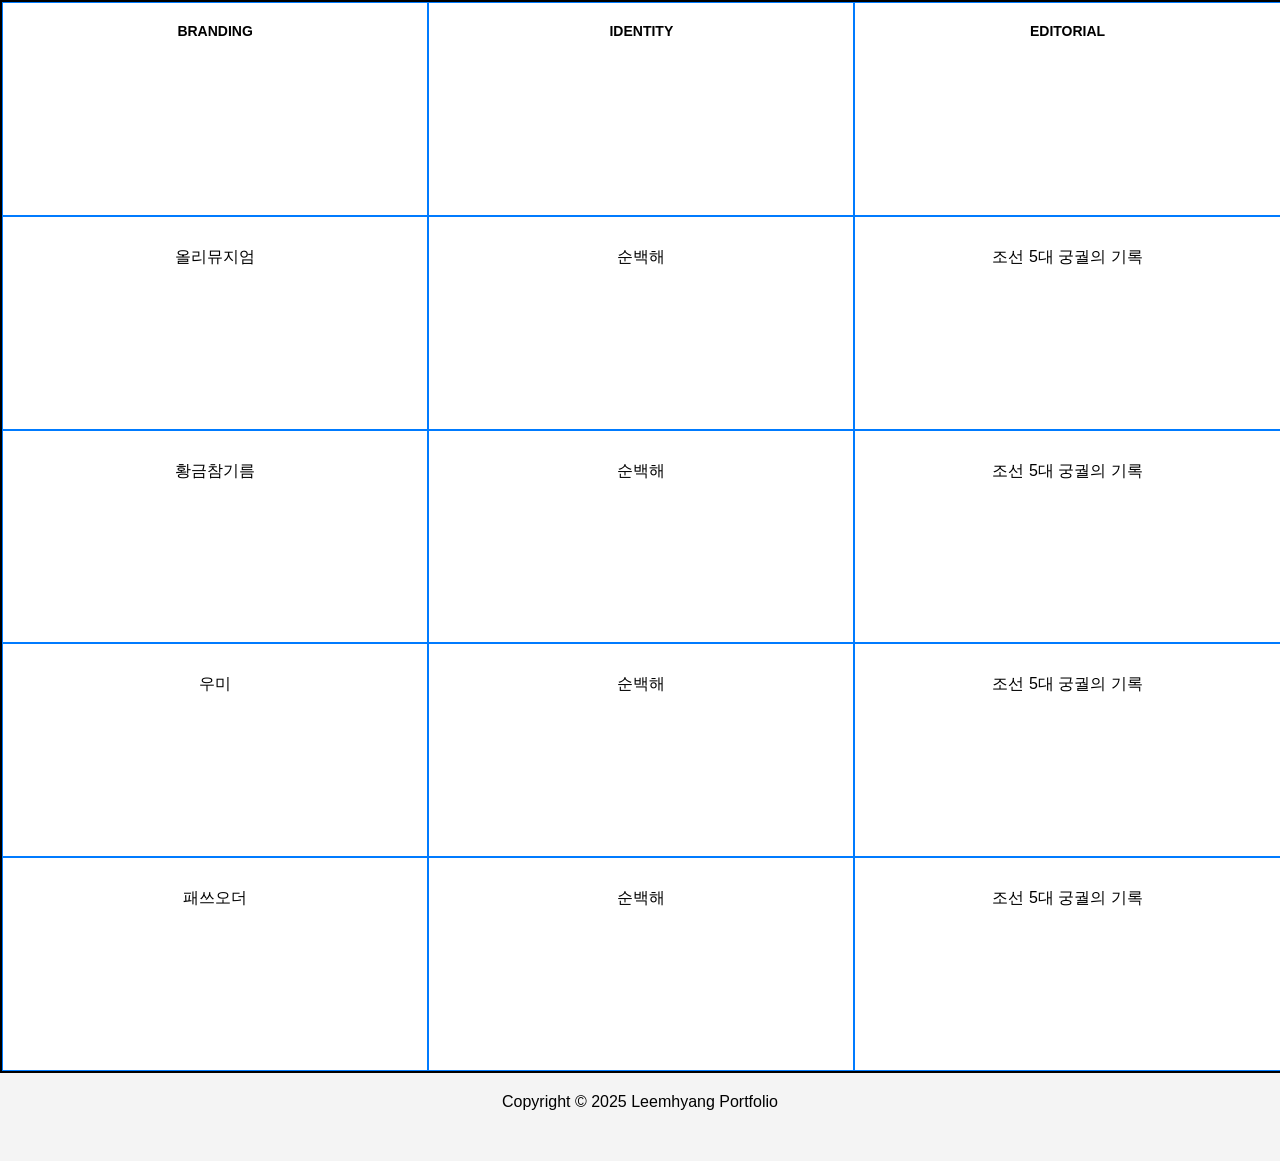
==== index_main.html @ cbd82518 "d" ====
<!DOCTYPE html>
<html lang="ko">
<head>
  <meta charset="UTF-8">
  <meta name="viewport" content="width=device-width, initial-scale=1.0">
  <title>포트폴리오 표</title>
  <link rel="stylesheet" href="main style.css">
</head>
<body>
  <div class="container">
    <div class="portfolio-grid">
      <!-- 헤더 -->
      <div class="header">BRANDING</div>
      <div class="header">IDENTITY</div>
      <div class="header">EDITORIAL</div>

      <!-- 1행 -->
      <div class="cell">올리뮤지엄</div>
      <div class="cell">순백해</div>
      <div class="cell">조선 5대 궁궐의 기록</div>

      <!-- 2행 -->
      <div class="cell">황금참기름</div>
      <div class="cell">순백해</div>
      <div class="cell">조선 5대 궁궐의 기록</div>

      <!-- 3행 -->
      <div class="cell">우미</div>
      <div class="cell">순백해</div>
      <div class="cell">조선 5대 궁궐의 기록</div>

      <!-- 4행 -->
      <div class="cell">패쓰오더</div>
      <div class="cell">순백해</div>
      <div class="cell">조선 5대 궁궐의 기록</div>
    </div>
  </div>
</body>
</html>





       <footer>Copyright &copy; 2025 Leemhyang Portfolio</footer>
    </div>
</body>
</html>
---- main style.css ----
/* 전체 배경 및 폰트 설정 */
body {
  margin: 0;
  padding: 0;
  background-color: #f4f4f4;
  font-family: 'Pretendard', sans-serif;
}

.portfolio-container {
  max-width: 1200px;
  margin: 80px auto;
  padding: 20px;
}

/* 표 전체 그리드 설정 */
.portfolio-grid {
  display: grid;
  grid-template-columns: repeat(3, 33.3vw);
  grid-template-rows: repeat(5, 16.7vw);
  border: 2px solid #000000;
}

/* 헤더 스타일 */
.header {
  background-color: white;
  text-align: center;
  font-weight: bold;
  font-size: 14px;
  padding: 20px 0;
  border: 1px solid #007BFF;
}

/* 셀 스타일 */
.cell {
  background-color: white;
  text-align: center;
  font-size: 16px;
  padding: 30px 0;
  border: 1px solid #007BFF;
  transition: background-color 0.3s ease, color 0.3s ease;
  cursor: pointer;
}

/* 마우스 호버 시 효과 */
.cell:hover {
  background-color: black;
  color: white;
}


/* -----------------------------------------------------------------------
footer 영역 - 저작권 정보
----------------------------------------------------------------------- */

footer {
    padding-bottom: 50px;
    padding-top: 20px;
    text-align: center;
    font-size: 16px;
}
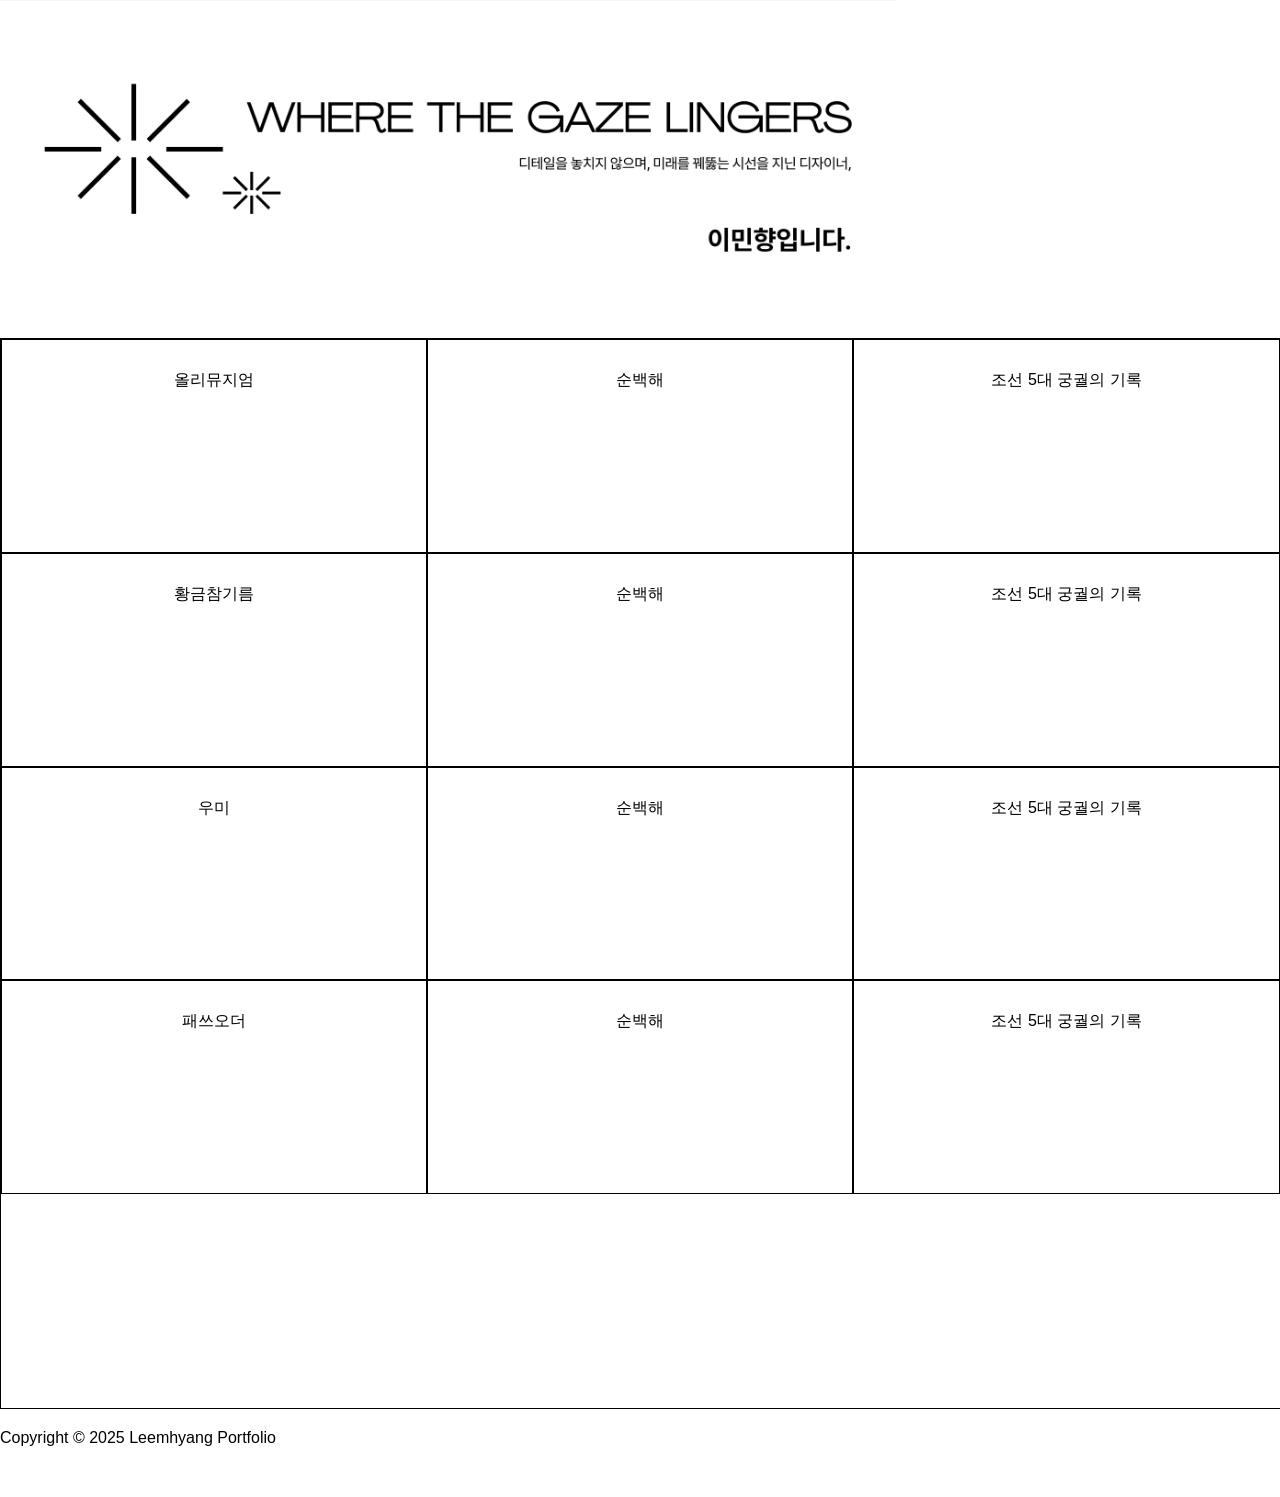
==== commit 0e6dcaf0: "d" ====
--- a/index_main.html
+++ b/index_main.html
@@ -4,15 +4,22 @@
   <meta charset="UTF-8">
   <meta name="viewport" content="width=device-width, initial-scale=1.0">
   <title>포트폴리오 표</title>
-  <link rel="stylesheet" href="main style.css">
+  <link rel="stylesheet" href="main_style.css">
 </head>
+
+    <main>
+        <div class="pictures">
+            <div class="picture-item">
+                <img src="image/main.png">
+            </div>
+
+            
+
+
+
 <body>
   <div class="container">
     <div class="portfolio-grid">
-      <!-- 헤더 -->
-      <div class="header">BRANDING</div>
-      <div class="header">IDENTITY</div>
-      <div class="header">EDITORIAL</div>
 
       <!-- 1행 -->
       <div class="cell">올리뮤지엄</div>
--- a/main_style.css
+++ b/main_style.css
@@ -0,0 +1,75 @@
+/* 전체 배경 및 폰트 설정 */
+body {
+  margin: 0;
+  padding: 0;
+  background-color: #ffffff;
+  font-family: 'Pretendard', sans-serif;
+}
+
+.portfolio-container {
+  max-width: 1200px;
+  margin: 80px auto;
+  padding: 20px;
+}
+
+/* 표 전체 그리드 설정 */
+.portfolio-grid {
+  display: grid;
+  grid-template-columns: repeat(3, 33.3vw);
+  grid-template-rows: repeat(5, 16.7vw);
+  border: 1px solid #000000;
+}
+
+/* 헤더 스타일 */
+.header {
+  background-color: white;
+  text-align: center;
+  font-weight: bold;
+  font-size: 14px;
+  padding: 20px 0;
+  border: 1px solid #000000;
+}
+.pictures {
+    display: flex;
+    justify-content: flex-start; /* flex 아이템의 메인축(기본값에서는 가로) 정렬 방식 */
+    flex-wrap: wrap; /* 아이템이 개수가 많을 때 줄바꿈이 가능하도록 함. 기본값은 nowrap */
+    padding-top: 0px;
+}
+.picture-item {
+    width: 70%;
+    padding-right: 0px;
+    padding-bottom: 0px;
+}
+.picture-item > img {
+    display: block; /* img가 inline 요소일 때 생기는 틈 제거 */
+    width: 100%;
+}
+
+/* 셀 스타일 */
+.cell {
+  background-color: white;
+  text-align: center;
+  font-size: 16px;
+  padding: 30px 0;
+  border: 1px solid #000000;
+  transition: background-color 0.3s ease, color 0.3s ease;
+  cursor: pointer;
+}
+
+/* 마우스 호버 시 효과 */
+.cell:hover {
+  background-color: black;
+  color: white;
+}
+
+
+/* -----------------------------------------------------------------------
+footer 영역 - 저작권 정보
+----------------------------------------------------------------------- */
+
+footer {
+    padding-bottom: 50px;
+    padding-top: 20px;
+    text-align: center;
+    font-size: 16px;
+}
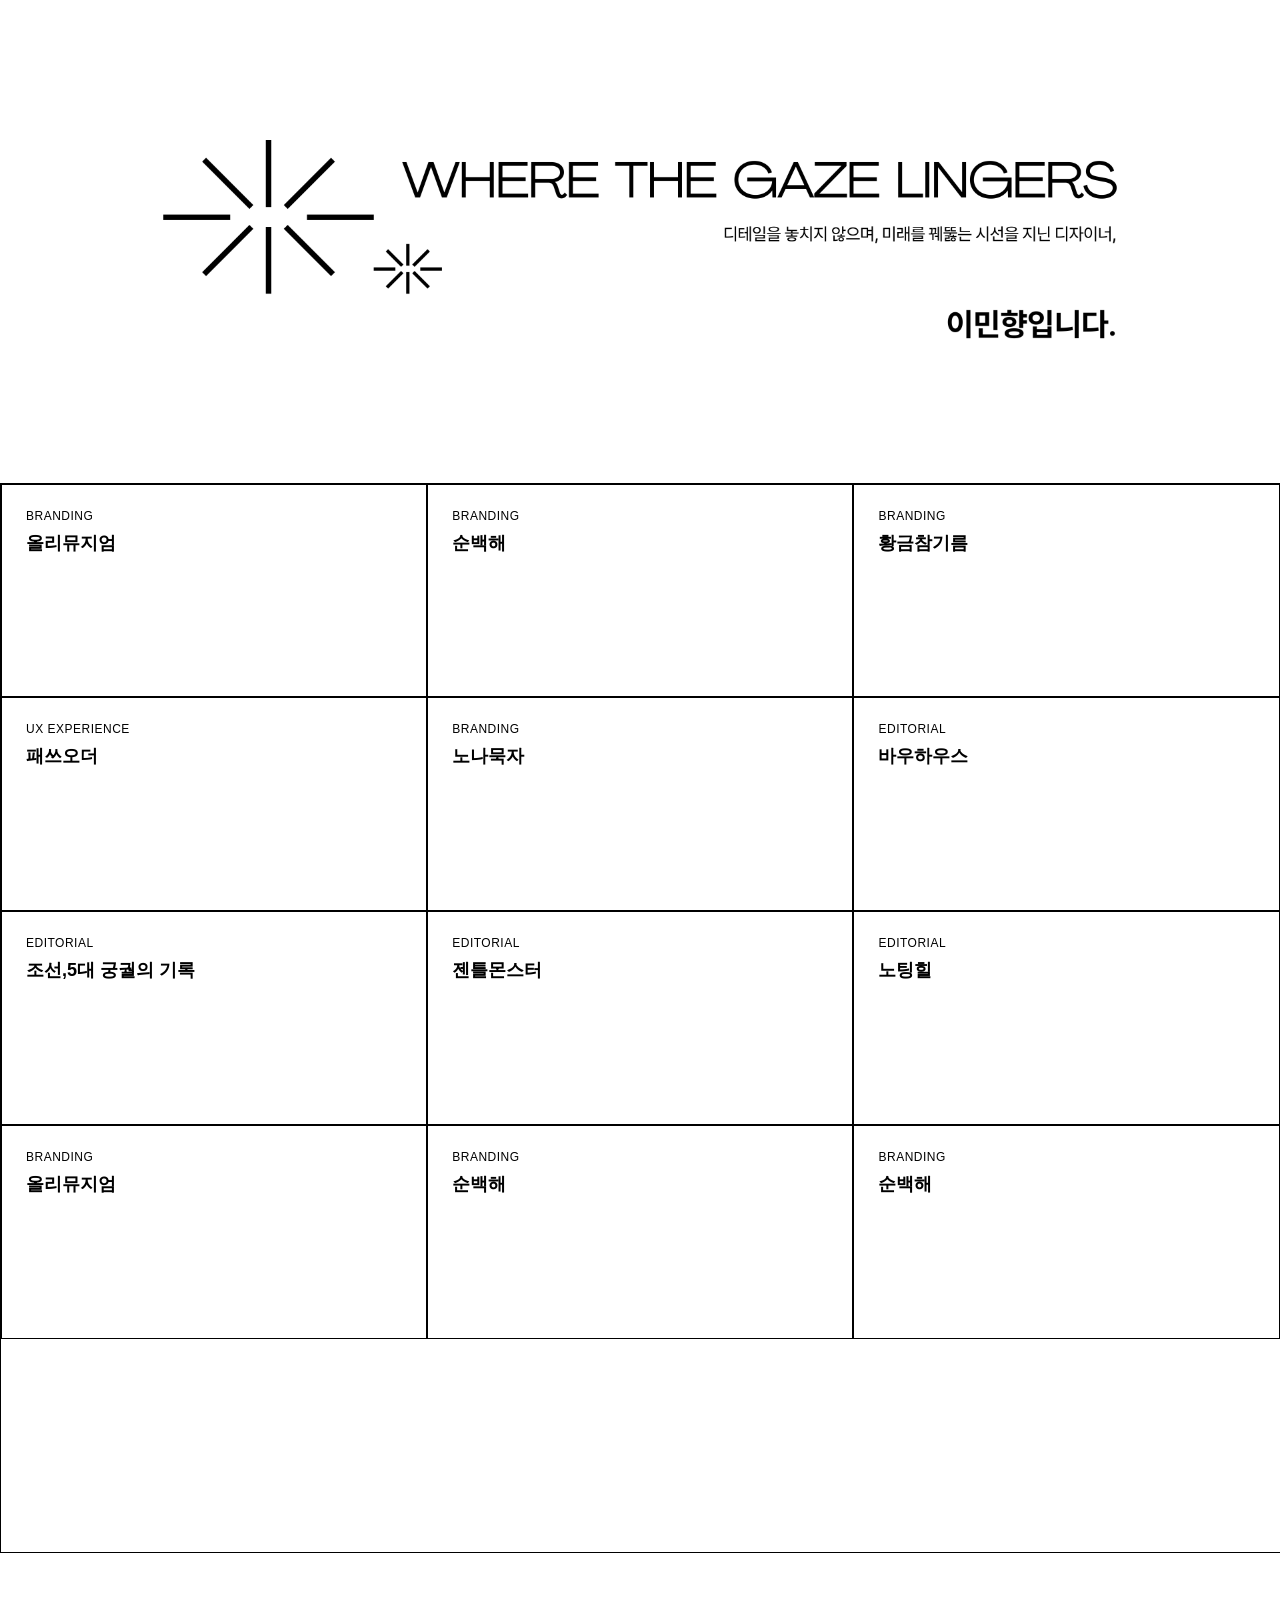
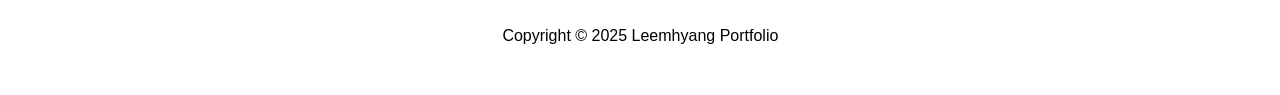
==== commit 37bbcb1c: "수점됨 수정됨" ====
--- a/index_main.html
+++ b/index_main.html
@@ -3,7 +3,7 @@
 <head>
   <meta charset="UTF-8">
   <meta name="viewport" content="width=device-width, initial-scale=1.0">
-  <title>포트폴리오 표</title>
+  <title>2025 LEEMHYANG PORTFOLIO</title>
   <link rel="stylesheet" href="main_style.css">
 </head>
 
@@ -22,32 +22,67 @@
     <div class="portfolio-grid">
 
       <!-- 1행 -->
-      <div class="cell">올리뮤지엄</div>
-      <div class="cell">순백해</div>
-      <div class="cell">조선 5대 궁궐의 기록</div>
+     <a class="cell" href="index.html">
+  <div class="small-text">BRANDING</div>
+  <div class="main-title">올리뮤지엄</div>
+</a>
+      <div class="cell">
+  <div class="small-text">BRANDING</div>
+  <div class="main-title">순백해</div>
+</div>
+         <div class="cell">
+  <div class="small-text">BRANDING</div>
+  <div class="main-title">황금참기름</div>
+</div>
 
       <!-- 2행 -->
-      <div class="cell">황금참기름</div>
-      <div class="cell">순백해</div>
-      <div class="cell">조선 5대 궁궐의 기록</div>
+      <div class="cell">
+  <div class="small-text">UX EXPERIENCE</div>
+  <div class="main-title">패쓰오더</div>
+</div>
+      <div class="cell">
+  <div class="small-text">BRANDING</div>
+  <div class="main-title">노나묵자</div>
+</div>
+         <div class="cell">
+  <div class="small-text">EDITORIAL</div>
+  <div class="main-title">바우하우스</div>
+</div>
 
       <!-- 3행 -->
-      <div class="cell">우미</div>
-      <div class="cell">순백해</div>
-      <div class="cell">조선 5대 궁궐의 기록</div>
+      <div class="cell">
+  <div class="small-text">EDITORIAL</div>
+  <div class="main-title">조선,5대 궁궐의 기록</div>
+</div>
+      <div class="cell">
+  <div class="small-text">EDITORIAL</div>
+  <div class="main-title">젠틀몬스터</div>
+</div>
+         <div class="cell">
+  <div class="small-text">EDITORIAL</div>
+  <div class="main-title">노팅힐</div>
+</div>
 
       <!-- 4행 -->
-      <div class="cell">패쓰오더</div>
-      <div class="cell">순백해</div>
-      <div class="cell">조선 5대 궁궐의 기록</div>
-    </div>
+      <div class="cell">
+  <div class="small-text">BRANDING</div>
+  <div class="main-title">올리뮤지엄</div>
+</div>
+      <div class="cell">
+  <div class="small-text">BRANDING</div>
+  <div class="main-title">순백해</div>
+</div>
+         <div class="cell">
+  <div class="small-text">BRANDING</div>
+  <div class="main-title">순백해</div>
+</div>
   </div>
 </body>
 </html>
 
-
-
-
+<br>
+<br>
+<br>
 
        <footer>Copyright &copy; 2025 Leemhyang Portfolio</footer>
     </div>
--- a/main_style.css
+++ b/main_style.css
@@ -36,7 +36,7 @@
     padding-top: 0px;
 }
 .picture-item {
-    width: 70%;
+    width: 100%;
     padding-right: 0px;
     padding-bottom: 0px;
 }
@@ -46,22 +46,35 @@
 }
 
 /* 셀 스타일 */
+
+
 .cell {
-  background-color: white;
-  text-align: center;
-  font-size: 16px;
-  padding: 30px 0;
-  border: 1px solid #000000;
+  display: block;
+  background-color: #fff;
+  color: #000;
+  text-decoration: none;
+  padding: 24px;
+  border: 1px solid #000;;
   transition: background-color 0.3s ease, color 0.3s ease;
-  cursor: pointer;
+  text-align: left;
 }
 
-/* 마우스 호버 시 효과 */
 .cell:hover {
-  background-color: black;
-  color: white;
+  background-color: #000;
+  color: #fff;
 }
 
+.small-text {
+  font-size: 12px;
+  font-weight: 500;
+  margin-bottom: 8px;
+  letter-spacing: 0.5px;
+}
+
+.main-title {
+  font-size: 18px;
+  font-weight: bold;
+}
 
 /* -----------------------------------------------------------------------
 footer 영역 - 저작권 정보
@@ -72,4 +85,5 @@
     padding-top: 20px;
     text-align: center;
     font-size: 16px;
-}+}
+
